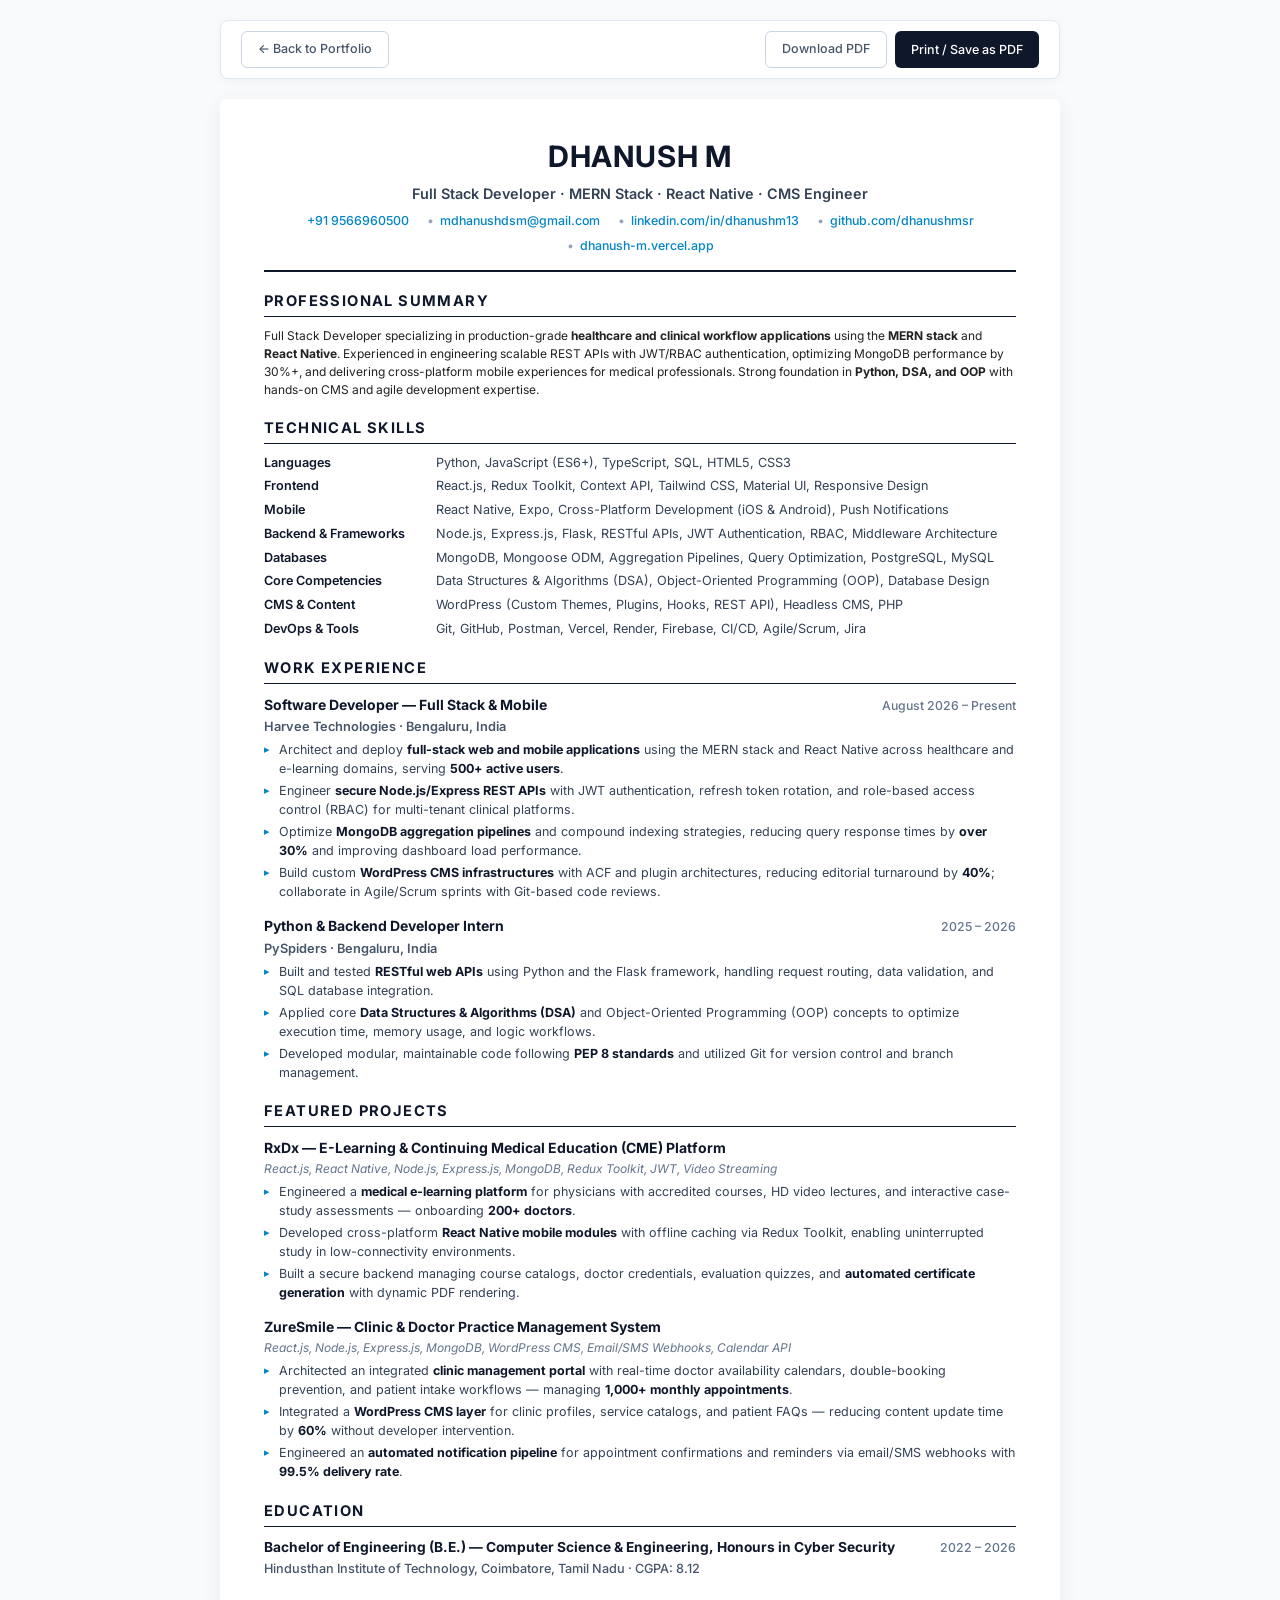
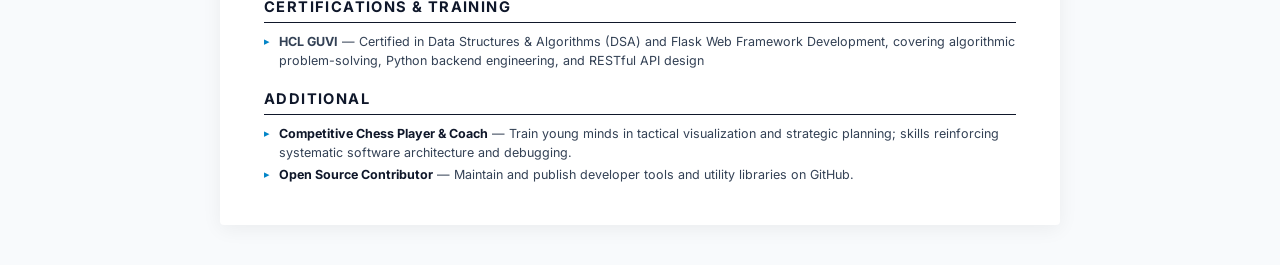
==== asset/Dhanush_Resume.html @ a74a3c65 "feat: 2-page technical resume, mkb-main interactive hero waves, scroll wave headings, and SEO enhanc" ====
<!DOCTYPE html>
<html lang="en">
<head>
    <meta charset="UTF-8">
    <meta name="viewport" content="width=device-width, initial-scale=1.0">
    <title>Dhanush M – Resume | Full Stack & Mobile Developer</title>
    <meta name="description" content="Resume of Dhanush M — Full Stack Developer specializing in MERN Stack, React Native, Python (Flask/Django), DSA, OOP, and healthcare systems. B.E. Computer Science Honours in Cyber Security.">
    <meta name="keywords" content="Dhanush M resume, Dhanush M CV, Full Stack Developer, MERN Stack, React Native, Python Flask, DSA, OOP, Cyber Security, Harvee Technologies, ZureSmile, RxDx">
    <meta name="author" content="Dhanush M">
    <meta name="robots" content="index, follow">
    <link rel="canonical" href="https://dhanush-m.vercel.app/asset/Dhanush_Resume.html">
    <link rel="icon" href="logo.png">

    <!-- Open Graph -->
    <meta property="og:type" content="profile">
    <meta property="og:title" content="Dhanush M – Technical Resume & CV">
    <meta property="og:description" content="Full Stack Developer · MERN Stack · React Native · Python Flask & DSA · B.E. CSE Honours in Cyber Security.">
    <meta property="og:url" content="https://dhanush-m.vercel.app/asset/Dhanush_Resume.html">

    <style>
        @import url('https://fonts.googleapis.com/css2?family=Inter:wght@400;500;600;700&display=swap');

        *, *::before, *::after { margin: 0; padding: 0; box-sizing: border-box; }

        @page {
            size: A4;
            margin: 14mm 16mm;
        }

        body {
            font-family: 'Inter', 'Segoe UI', Arial, sans-serif;
            font-size: 10pt;
            line-height: 1.5;
            color: #1a1a1a;
            background: #f8fafc;
            -webkit-print-color-adjust: exact;
            print-color-adjust: exact;
        }

        .resume {
            max-width: 840px;
            margin: 20px auto 40px;
            padding: 36px 44px;
            background: #ffffff;
            box-shadow: 0 4px 20px rgba(0, 0, 0, 0.06);
            border-radius: 4px;
        }

        /* ─── HEADER ─── */
        .header {
            text-align: center;
            padding-bottom: 14px;
            border-bottom: 2px solid #0f172a;
            margin-bottom: 18px;
        }
        .header h1 {
            font-size: 22pt;
            font-weight: 700;
            letter-spacing: 0.8px;
            color: #0f172a;
            margin-bottom: 4px;
        }
        .header .subtitle {
            font-size: 10.8pt;
            font-weight: 600;
            color: #334155;
            margin-bottom: 8px;
        }
        .header .contact-row {
            display: flex;
            justify-content: center;
            flex-wrap: wrap;
            gap: 6px 18px;
            font-size: 9.3pt;
            color: #475569;
        }
        .header .contact-row a {
            color: #0284c7;
            text-decoration: none;
            font-weight: 500;
        }
        .header .contact-row a:hover {
            text-decoration: underline;
        }
        .header .contact-row span::before {
            content: "•";
            color: #94a3b8;
            margin-right: 6px;
        }
        .header .contact-row span:first-child::before {
            content: "";
            margin-right: 0;
        }

        /* ─── SECTIONS ─── */
        .section {
            margin-bottom: 18px;
            break-inside: avoid;
            page-break-inside: avoid;
        }
        .section-title {
            font-size: 11pt;
            font-weight: 700;
            text-transform: uppercase;
            letter-spacing: 1.4px;
            color: #0f172a;
            border-bottom: 1.5px solid #0f172a;
            padding-bottom: 4px;
            margin-bottom: 10px;
        }

        /* ─── SKILLS ─── */
        .skills-grid {
            display: grid;
            grid-template-columns: 160px 1fr;
            row-gap: 5px;
            column-gap: 12px;
            font-size: 9.5pt;
            line-height: 1.48;
        }
        .skills-grid .label {
            font-weight: 600;
            color: #0f172a;
        }
        .skills-grid .value {
            color: #334155;
        }

        /* ─── EXPERIENCE ─── */
        .exp-block {
            margin-bottom: 14px;
            break-inside: avoid;
            page-break-inside: avoid;
        }
        .exp-block:last-child {
            margin-bottom: 0;
        }
        .exp-header {
            display: flex;
            justify-content: space-between;
            align-items: baseline;
            margin-bottom: 2px;
        }
        .exp-header .role {
            font-size: 10.5pt;
            font-weight: 700;
            color: #0f172a;
        }
        .exp-header .date {
            font-size: 9.2pt;
            font-weight: 500;
            color: #64748b;
            white-space: nowrap;
        }
        .exp-company {
            font-size: 9.6pt;
            font-weight: 600;
            color: #475569;
            margin-bottom: 5px;
        }
        .exp-bullets {
            list-style-type: none;
            padding-left: 0;
        }
        .exp-bullets li {
            position: relative;
            padding-left: 15px;
            margin-bottom: 4px;
            font-size: 9.4pt;
            line-height: 1.48;
            color: #334155;
        }
        .exp-bullets li::before {
            content: "▸";
            position: absolute;
            left: 0;
            color: #0284c7;
            font-size: 8pt;
            top: 1px;
        }
        .exp-bullets li strong {
            color: #0f172a;
        }

        /* ─── FEATURED PROJECTS ─── */
        .project-block {
            margin-bottom: 14px;
            break-inside: avoid;
            page-break-inside: avoid;
        }
        .project-block:last-child {
            margin-bottom: 0;
        }
        .project-title {
            font-size: 10.5pt;
            font-weight: 700;
            color: #0f172a;
            margin-bottom: 2px;
        }
        .project-tech {
            font-size: 9pt;
            font-style: italic;
            color: #64748b;
            margin-bottom: 5px;
        }

        /* ─── EDUCATION ─── */
        .edu-header {
            display: flex;
            justify-content: space-between;
            align-items: baseline;
            margin-bottom: 2px;
            break-inside: avoid;
            page-break-inside: avoid;
        }
        .edu-header .degree {
            font-size: 10.3pt;
            font-weight: 700;
            color: #0f172a;
        }
        .edu-header .year {
            font-size: 9.2pt;
            font-weight: 500;
            color: #64748b;
            white-space: nowrap;
        }
        .edu-school {
            font-size: 9.5pt;
            color: #475569;
            font-weight: 500;
            margin-bottom: 4px;
        }

        /* ─── CERTIFICATIONS ─── */
        .cert-list {
            list-style: none;
            padding-left: 0;
        }
        .cert-list li {
            position: relative;
            padding-left: 15px;
            margin-bottom: 4px;
            font-size: 9.4pt;
            line-height: 1.48;
            color: #334155;
        }
        .cert-list li::before {
            content: "▸";
            position: absolute;
            left: 0;
            color: #0284c7;
            font-size: 8pt;
            top: 1px;
        }

        /* Top Navigation Toolbar for Web View */
        .resume-toolbar {
            max-width: 840px;
            margin: 20px auto 0;
            padding: 10px 20px;
            display: flex;
            align-items: center;
            justify-content: space-between;
            background: #ffffff;
            border: 1px solid #e2e8f0;
            box-shadow: 0 2px 10px rgba(0, 0, 0, 0.04);
            border-radius: 8px;
            font-size: 13px;
        }
        .toolbar-btn {
            display: inline-flex;
            align-items: center;
            gap: 6px;
            padding: 8px 16px;
            border-radius: 6px;
            font-size: 12.5px;
            font-weight: 500;
            text-decoration: none;
            cursor: pointer;
            border: none;
            font-family: inherit;
            transition: all 0.2s;
        }
        .toolbar-btn--primary {
            background: #0f172a;
            color: #ffffff;
        }
        .toolbar-btn--primary:hover {
            background: #1e293b;
        }
        .toolbar-btn--outline {
            background: transparent;
            color: #475569;
            border: 1px solid #cbd5e1;
        }
        .toolbar-btn--outline:hover {
            background: #f1f5f9;
            color: #0f172a;
        }

        /* Print optimization */
        @media print {
            @page {
                size: A4;
                margin: 14mm 16mm;
            }
            .no-print { display: none !important; }
            body { font-size: 9.8pt; line-height: 1.48; background: #fff; }
            .resume { padding: 0; max-width: 100%; margin: 0; box-shadow: none; border-radius: 0; }
            .header { padding-bottom: 10px; margin-bottom: 14px; }
            .header h1 { font-size: 20pt; margin-bottom: 3px; }
            .header .subtitle { font-size: 10.3pt; margin-bottom: 5px; }
            .header .contact-row { gap: 4px 14px; font-size: 9pt; }
            .section { margin-bottom: 14px; break-inside: avoid; page-break-inside: avoid; }
            .section-title { font-size: 10.5pt; padding-bottom: 3px; margin-bottom: 8px; }
            .exp-bullets li { margin-bottom: 3.5px; line-height: 1.46; font-size: 9.3pt; }
            .exp-block { margin-bottom: 12px; break-inside: avoid; page-break-inside: avoid; }
            .project-block { margin-bottom: 12px; break-inside: avoid; page-break-inside: avoid; }
            .skills-grid { gap: 4px 12px; font-size: 9.3pt; }
            .cert-list li { margin-bottom: 3.5px; line-height: 1.46; font-size: 9.3pt; }
        }
    </style>
</head>
<body>
    <div class="resume-toolbar no-print">
        <a href="../index.html" class="toolbar-btn toolbar-btn--outline">← Back to Portfolio</a>
        <div style="display:flex; gap:8px;">
            <a href="Dhanush_Resume.pdf" download="Dhanush_M_Resume.pdf" class="toolbar-btn toolbar-btn--outline">Download PDF</a>
            <button onclick="window.print()" class="toolbar-btn toolbar-btn--primary">Print / Save as PDF</button>
        </div>
    </div>

    <div class="resume">

        <!-- ═══ HEADER ═══ -->
        <header class="header">
            <h1>DHANUSH M</h1>
            <div class="subtitle">Full Stack Developer · MERN Stack · React Native · CMS Engineer</div>
            <div class="contact-row">
                <span><a href="tel:+919566960500">+91 9566960500</a></span>
                <span><a href="mailto:mdhanushdsm@gmail.com">mdhanushdsm@gmail.com</a></span>
                <span><a href="https://www.linkedin.com/in/dhanushm13" target="_blank" rel="noopener noreferrer">linkedin.com/in/dhanushm13</a></span>
                <span><a href="https://github.com/dhanushmsr" target="_blank" rel="noopener noreferrer">github.com/dhanushmsr</a></span>
                <span><a href="https://dhanush-m.vercel.app" target="_blank" rel="noopener noreferrer">dhanush-m.vercel.app</a></span>
            </div>
        </header>

        <!-- ═══ PROFESSIONAL SUMMARY ═══ -->
        <section class="section">
            <h2 class="section-title">Professional Summary</h2>
            <p style="font-size:9pt; color:#222;">
                Full Stack Developer specializing in production-grade <strong>healthcare and clinical workflow applications</strong> using the <strong>MERN stack</strong> and <strong>React Native</strong>. Experienced in engineering scalable REST APIs with JWT/RBAC authentication, optimizing MongoDB performance by 30%+, and delivering cross-platform mobile experiences for medical professionals. Strong foundation in <strong>Python, DSA, and OOP</strong> with hands-on CMS and agile development expertise.
            </p>
        </section>

        <!-- ═══ TECHNICAL SKILLS ═══ -->
        <section class="section">
            <h2 class="section-title">Technical Skills</h2>
            <div class="skills-grid">
                <div class="label">Languages</div>
                <div class="value">Python, JavaScript (ES6+), TypeScript, SQL, HTML5, CSS3</div>

                <div class="label">Frontend</div>
                <div class="value">React.js, Redux Toolkit, Context API, Tailwind CSS, Material UI, Responsive Design</div>

                <div class="label">Mobile</div>
                <div class="value">React Native, Expo, Cross-Platform Development (iOS & Android), Push Notifications</div>

                <div class="label">Backend & Frameworks</div>
                <div class="value">Node.js, Express.js, Flask, RESTful APIs, JWT Authentication, RBAC, Middleware Architecture</div>

                <div class="label">Databases</div>
                <div class="value">MongoDB, Mongoose ODM, Aggregation Pipelines, Query Optimization, PostgreSQL, MySQL</div>

                <div class="label">Core Competencies</div>
                <div class="value">Data Structures & Algorithms (DSA), Object-Oriented Programming (OOP), Database Design</div>

                <div class="label">CMS & Content</div>
                <div class="value">WordPress (Custom Themes, Plugins, Hooks, REST API), Headless CMS, PHP</div>

                <div class="label">DevOps & Tools</div>
                <div class="value">Git, GitHub, Postman, Vercel, Render, Firebase, CI/CD, Agile/Scrum, Jira</div>
            </div>
        </section>

        <!-- ═══ WORK EXPERIENCE ═══ -->
        <section class="section">
            <h2 class="section-title">Work Experience</h2>

            <div class="exp-block">
                <div class="exp-header">
                    <div class="role">Software Developer — Full Stack & Mobile</div>
                    <div class="date">August 2026 – Present</div>
                </div>
                <div class="exp-company">Harvee Technologies · Bengaluru, India</div>
                <ul class="exp-bullets">
                    <li>Architect and deploy <strong>full-stack web and mobile applications</strong> using the MERN stack and React Native across healthcare and e-learning domains, serving <strong>500+ active users</strong>.</li>
                    <li>Engineer <strong>secure Node.js/Express REST APIs</strong> with JWT authentication, refresh token rotation, and role-based access control (RBAC) for multi-tenant clinical platforms.</li>
                    <li>Optimize <strong>MongoDB aggregation pipelines</strong> and compound indexing strategies, reducing query response times by <strong>over 30%</strong> and improving dashboard load performance.</li>
                    <li>Build custom <strong>WordPress CMS infrastructures</strong> with ACF and plugin architectures, reducing editorial turnaround by <strong>40%</strong>; collaborate in Agile/Scrum sprints with Git-based code reviews.</li>
                </ul>
            </div>

            <div class="exp-block">
                <div class="exp-header">
                    <div class="role">Python & Backend Developer Intern</div>
                    <div class="date">2025 – 2026</div>
                </div>
                <div class="exp-company">PySpiders · Bengaluru, India</div>
                <ul class="exp-bullets">
                    <li>Built and tested <strong>RESTful web APIs</strong> using Python and the Flask framework, handling request routing, data validation, and SQL database integration.</li>
                    <li>Applied core <strong>Data Structures & Algorithms (DSA)</strong> and Object-Oriented Programming (OOP) concepts to optimize execution time, memory usage, and logic workflows.</li>
                    <li>Developed modular, maintainable code following <strong>PEP 8 standards</strong> and utilized Git for version control and branch management.</li>
                </ul>
            </div>
        </section>

        <!-- ═══ FEATURED PROJECTS ═══ -->
        <section class="section">
            <h2 class="section-title">Featured Projects</h2>

            <div class="project-block">
                <div class="project-title">RxDx — E-Learning & Continuing Medical Education (CME) Platform</div>
                <div class="project-tech">React.js, React Native, Node.js, Express.js, MongoDB, Redux Toolkit, JWT, Video Streaming</div>
                <ul class="exp-bullets">
                    <li>Engineered a <strong>medical e-learning platform</strong> for physicians with accredited courses, HD video lectures, and interactive case-study assessments — onboarding <strong>200+ doctors</strong>.</li>
                    <li>Developed cross-platform <strong>React Native mobile modules</strong> with offline caching via Redux Toolkit, enabling uninterrupted study in low-connectivity environments.</li>
                    <li>Built a secure backend managing course catalogs, doctor credentials, evaluation quizzes, and <strong>automated certificate generation</strong> with dynamic PDF rendering.</li>
                </ul>
            </div>

            <div class="project-block">
                <div class="project-title">ZureSmile — Clinic & Doctor Practice Management System</div>
                <div class="project-tech">React.js, Node.js, Express.js, MongoDB, WordPress CMS, Email/SMS Webhooks, Calendar API</div>
                <ul class="exp-bullets">
                    <li>Architected an integrated <strong>clinic management portal</strong> with real-time doctor availability calendars, double-booking prevention, and patient intake workflows — managing <strong>1,000+ monthly appointments</strong>.</li>
                    <li>Integrated a <strong>WordPress CMS layer</strong> for clinic profiles, service catalogs, and patient FAQs — reducing content update time by <strong>60%</strong> without developer intervention.</li>
                    <li>Engineered an <strong>automated notification pipeline</strong> for appointment confirmations and reminders via email/SMS webhooks with <strong>99.5% delivery rate</strong>.</li>
                </ul>
            </div>
        </section>

        <!-- ═══ EDUCATION ═══ -->
        <section class="section">
            <h2 class="section-title">Education</h2>
            <div class="edu-header">
                <div class="degree">Bachelor of Engineering (B.E.) — Computer Science & Engineering, Honours in Cyber Security</div>
                <div class="year">2022 – 2026</div>
            </div>
            <div class="edu-school">Hindusthan Institute of Technology, Coimbatore, Tamil Nadu · CGPA: 8.12</div>
        </section>

        <section class="section">
            <h2 class="section-title">Certifications & Training</h2>
            <ul class="cert-list">
                <li><strong>HCL GUVI</strong> — Certified in Data Structures & Algorithms (DSA) and Flask Web Framework Development, covering algorithmic problem-solving, Python backend engineering, and RESTful API design</li>
            </ul>
        </section>

        <!-- ═══ ADDITIONAL ═══ -->
        <section class="section" style="margin-bottom:0;">
            <h2 class="section-title">Additional</h2>
            <ul class="exp-bullets">
                <li><strong>Competitive Chess Player & Coach</strong> — Train young minds in tactical visualization and strategic planning; skills reinforcing systematic software architecture and debugging.</li>
                <li><strong>Open Source Contributor</strong> — Maintain and publish developer tools and utility libraries on GitHub.</li>
            </ul>
        </section>

    </div>
</body>
</html>
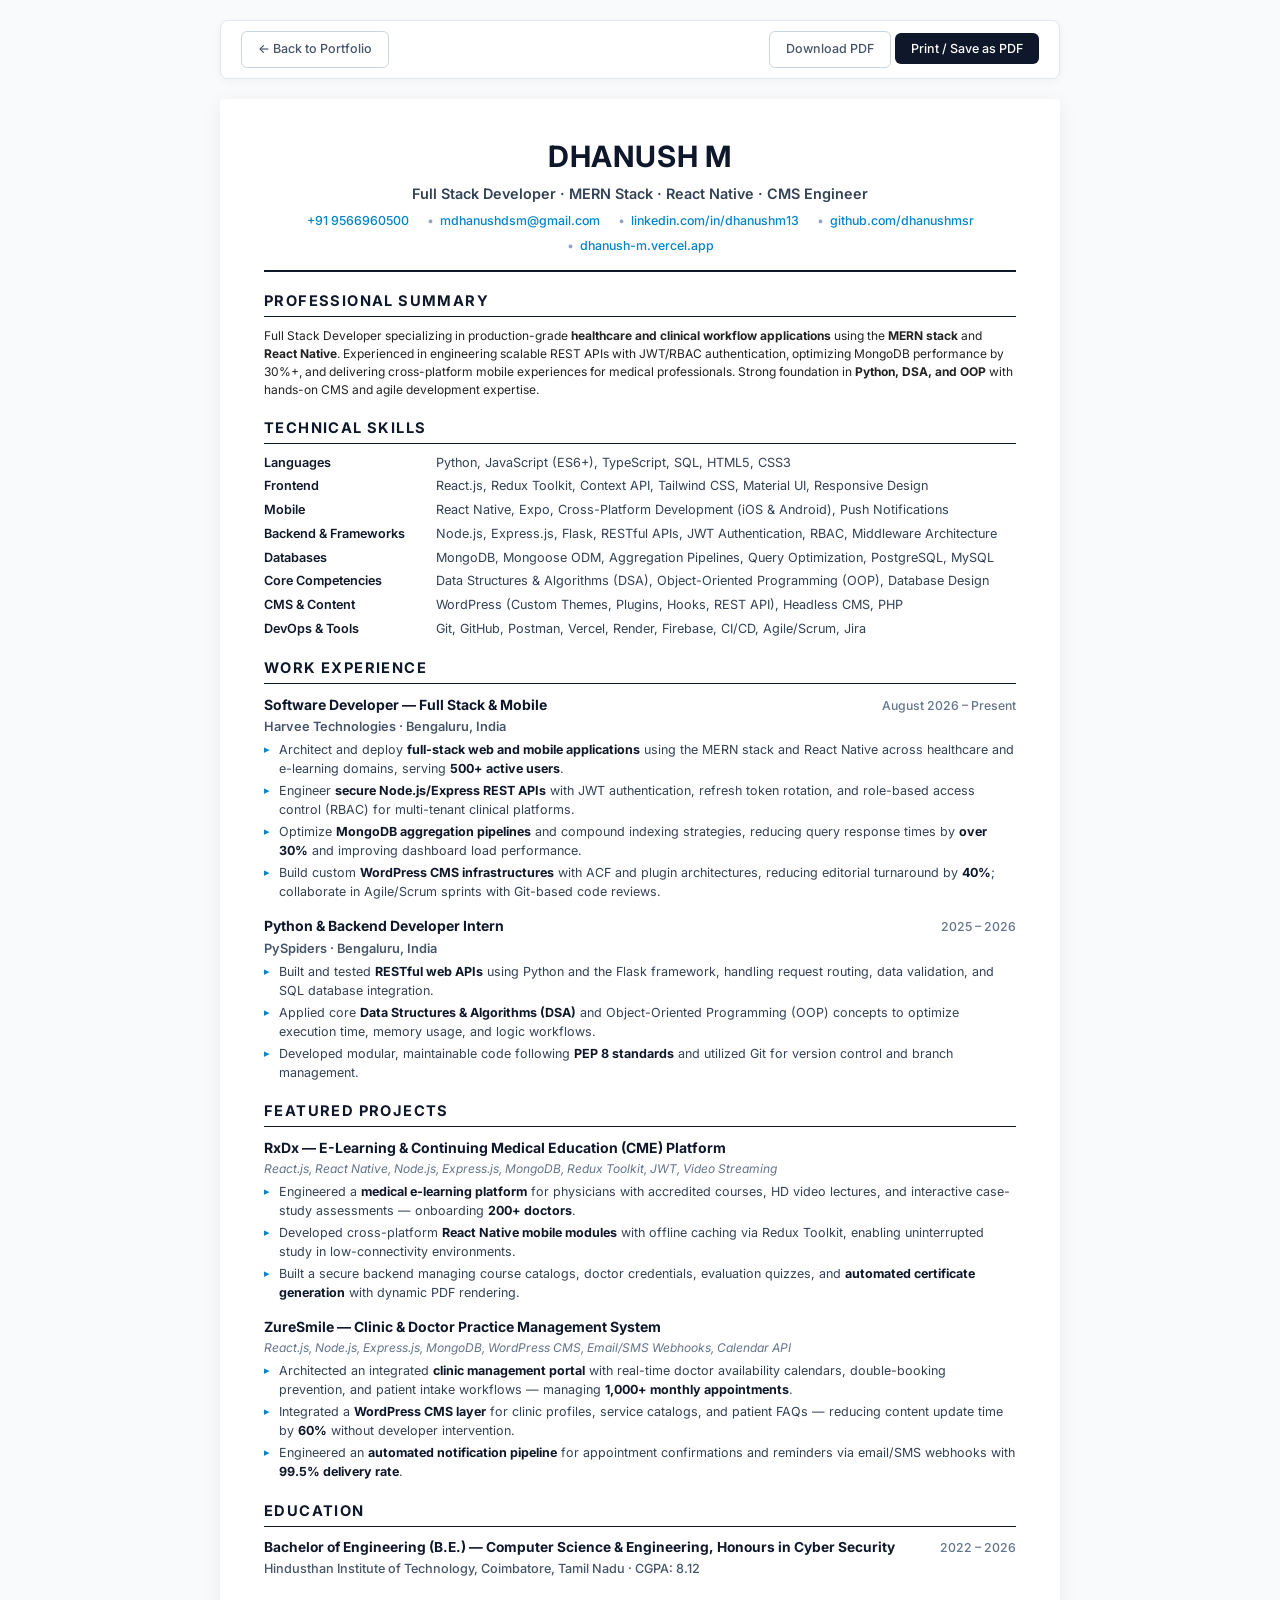
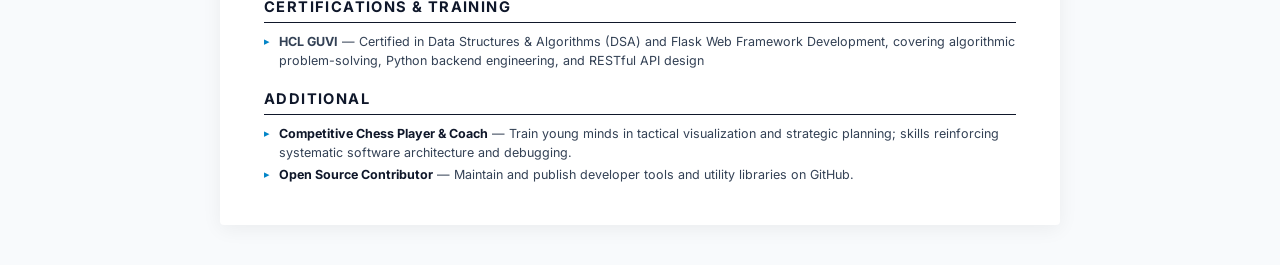
==== commit fa62b05b: "fix(responsive): resolve mobile drawer overflow, badge face overlap, and mobile A4 resume layout" ====
--- a/asset/Dhanush_Resume.html
+++ b/asset/Dhanush_Resume.html
@@ -25,6 +25,12 @@
         @page {
             size: A4;
             margin: 14mm 16mm;
+        }
+
+        html, body {
+            overflow-x: hidden;
+            width: 100%;
+            max-width: 100vw;
         }
 
         body {
@@ -296,6 +302,113 @@
         .toolbar-btn--outline:hover {
             background: #f1f5f9;
             color: #0f172a;
+        }
+
+        /* Mobile Responsive A4 Presentation */
+        @media screen and (max-width: 768px) {
+            body {
+                background: #090b0e;
+                padding: 10px 8px 30px;
+            }
+            .resume-toolbar {
+                margin: 0 auto 12px;
+                padding: 10px 14px;
+                flex-direction: column;
+                gap: 8px;
+                align-items: stretch;
+                background: #13171f;
+                border: 1px solid rgba(255, 255, 255, 0.12);
+                border-radius: 8px;
+            }
+            .resume-toolbar .toolbar-btn--outline {
+                color: #e2e8f0;
+                background: rgba(255, 255, 255, 0.05);
+                border-color: rgba(255, 255, 255, 0.18);
+                text-align: center;
+                justify-content: center;
+            }
+            .resume-toolbar-actions {
+                display: flex;
+                gap: 8px;
+                width: 100%;
+            }
+            .resume-toolbar-actions .toolbar-btn {
+                flex: 1;
+                justify-content: center;
+                text-align: center;
+                padding: 8px 10px;
+                font-size: 11.5px;
+            }
+            .resume-toolbar .toolbar-btn--primary {
+                background: #10b981;
+                color: #061510;
+                font-weight: 700;
+            }
+            .resume {
+                max-width: 100%;
+                margin: 0 auto 24px;
+                padding: 24px 16px;
+                border-radius: 8px;
+                box-shadow: 0 4px 20px rgba(0, 0, 0, 0.4);
+                border: 1px solid #e2e8f0;
+                box-sizing: border-box;
+            }
+            .header {
+                padding-bottom: 12px;
+                margin-bottom: 14px;
+            }
+            .header h1 {
+                font-size: 17pt;
+                letter-spacing: 0.5px;
+            }
+            .header .subtitle {
+                font-size: 9.5pt;
+                line-height: 1.4;
+            }
+            .header .contact-row {
+                gap: 4px 10px;
+                font-size: 8.5pt;
+                line-height: 1.5;
+            }
+            .section {
+                margin-bottom: 14px;
+            }
+            .section-title {
+                font-size: 10pt;
+                margin-bottom: 8px;
+                padding-bottom: 3px;
+            }
+            .skills-grid {
+                grid-template-columns: 1fr;
+                row-gap: 6px;
+            }
+            .skills-grid .label {
+                font-size: 9.5pt;
+                color: #0f172a;
+                font-weight: 700;
+                margin-top: 4px;
+            }
+            .skills-grid .value {
+                font-size: 9pt;
+                color: #334155;
+                line-height: 1.45;
+                padding-left: 2px;
+            }
+            .exp-header, .edu-header {
+                flex-direction: column;
+                align-items: flex-start;
+                gap: 2px;
+            }
+            .exp-header .date, .edu-header .year {
+                font-size: 8.8pt;
+                color: #0284c7;
+                font-weight: 600;
+            }
+            .exp-bullets li, .cert-list li {
+                font-size: 9pt;
+                line-height: 1.45;
+                margin-bottom: 4px;
+            }
         }
 
         /* Print optimization */
@@ -324,7 +437,7 @@
 <body>
     <div class="resume-toolbar no-print">
         <a href="../index.html" class="toolbar-btn toolbar-btn--outline">← Back to Portfolio</a>
-        <div style="display:flex; gap:8px;">
+        <div class="resume-toolbar-actions">
             <a href="Dhanush_Resume.pdf" download="Dhanush_M_Resume.pdf" class="toolbar-btn toolbar-btn--outline">Download PDF</a>
             <button onclick="window.print()" class="toolbar-btn toolbar-btn--primary">Print / Save as PDF</button>
         </div>
